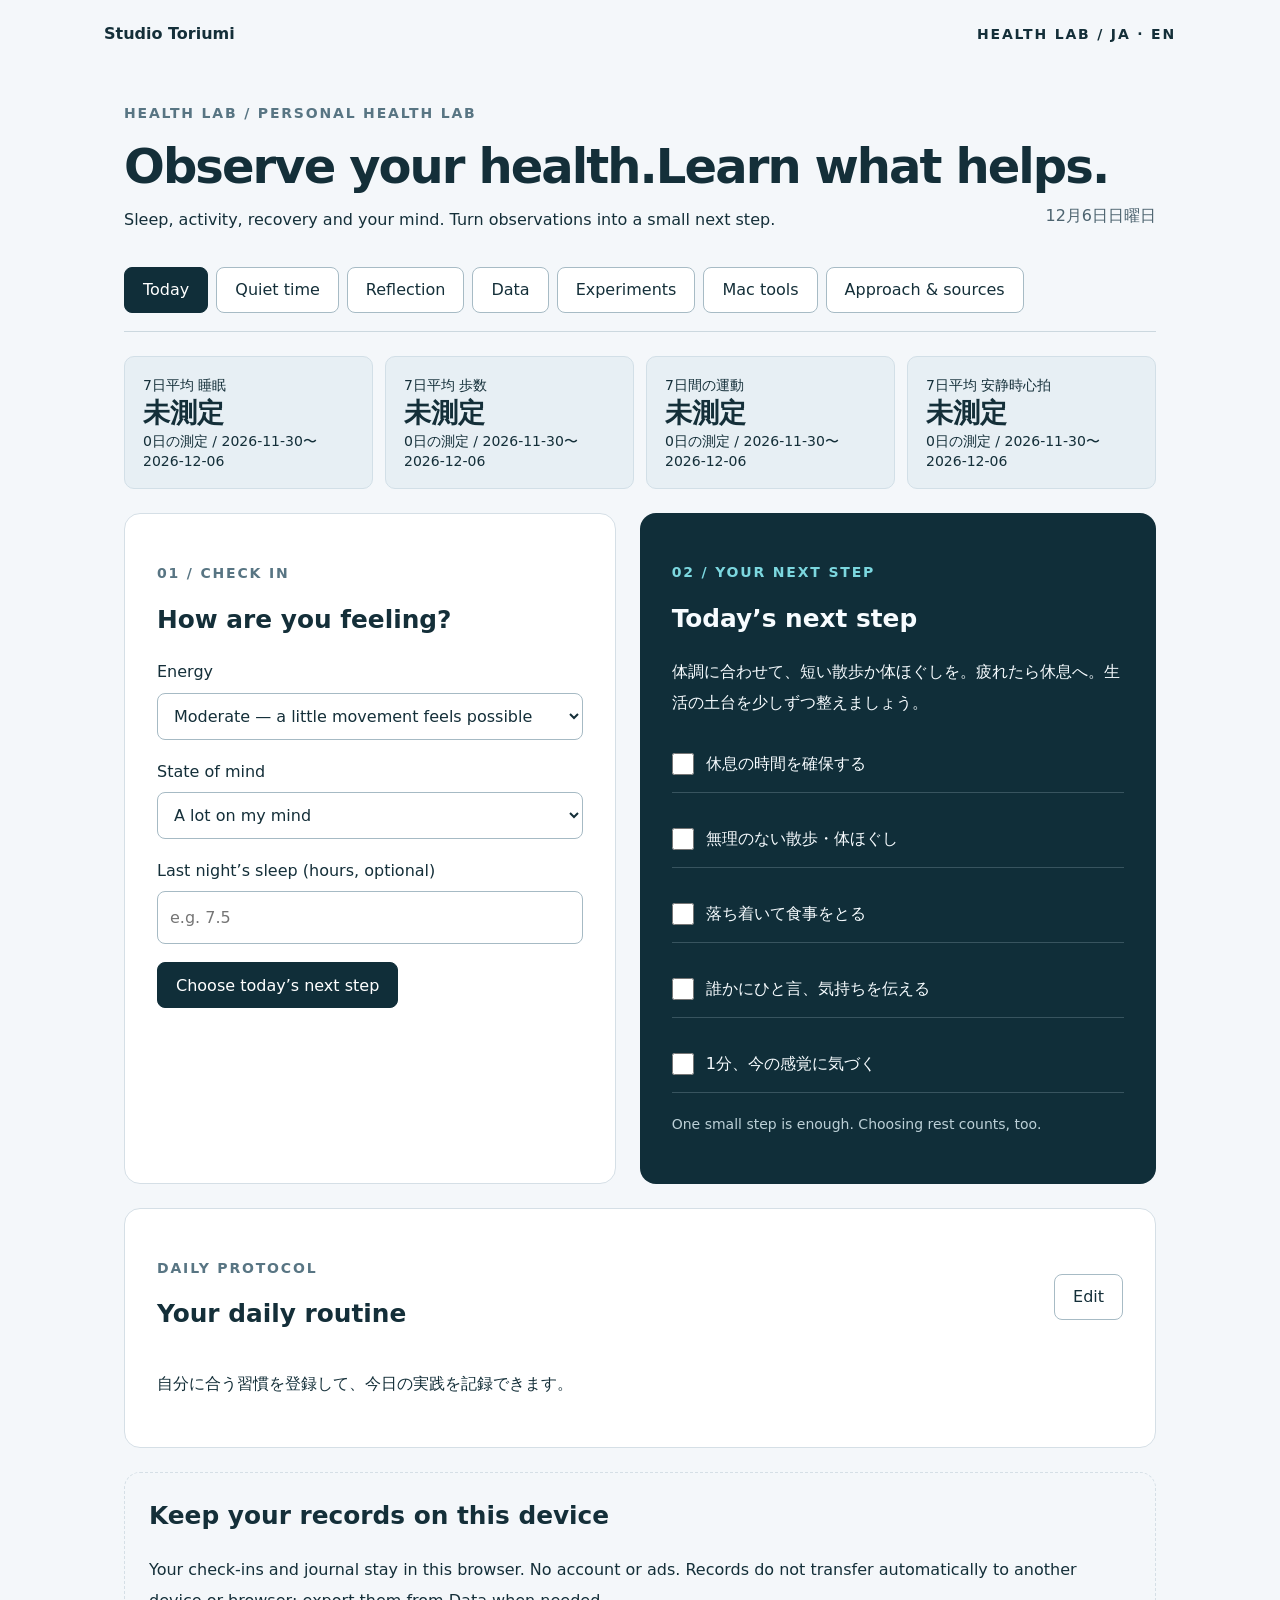
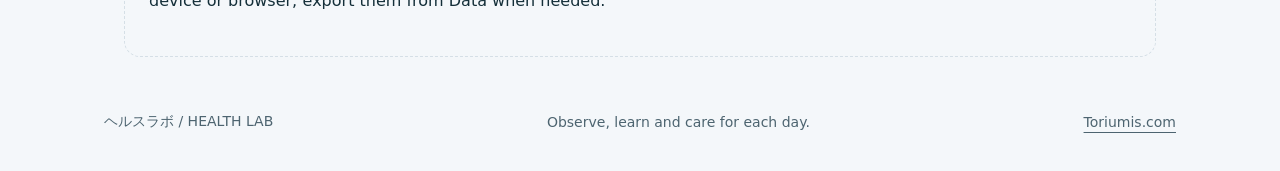
==== en/index.html @ 54acaa43 "Add English Health Lab page and bilingual offline cache" ====
<!doctype html><html lang="en"><head><meta charset="utf-8"><meta name="viewport" content="width=device-width,initial-scale=1"><meta name="theme-color" content="#102e39"><meta name="description" content="Ken-go Health Lab — Track sleep, activity and health trends, try small habit experiments, and use Mac break timers and Apple Health imports. Local storage, free and open source."><link rel="canonical" href="https://toriumis.com/health-lab/en/"><link rel="alternate" hreflang="ja" href="https://toriumis.com/health-lab/"><link rel="alternate" hreflang="en" href="https://toriumis.com/health-lab/en/"><title>Ken-go Health Lab | Observe, learn and care for your health</title><link rel="manifest" href="manifest.webmanifest"><link rel="icon" href="../icon.svg"><link rel="stylesheet" href="../style.css"></head><body><header><a href="/en/">Studio Toriumi</a><span>HEALTH LAB / <a href="../">JA</a> · EN</span><button id="install" hidden>Install app</button></header><main><div class="intro"><p class="eyebrow">HEALTH LAB / PERSONAL HEALTH LAB</p><h1>Observe your health.<br>Learn what helps.</h1><p>Sleep, activity, recovery and your mind. Turn observations into a small next step.</p><span id="date"></span></div><nav aria-label="Ken-go features"><button data-tab="today" aria-selected="true">Today</button><button data-tab="practice">Quiet time</button><button data-tab="journal">Reflection</button><button data-tab="review">Data</button><button data-tab="experiments">Experiments</button><button data-tab="mac">Mac tools</button><button data-tab="guide">Approach & sources</button></nav><section id="today" class="panel"><div id="overview" class="overview" aria-label="Latest records"></div><div class="grid"><article><p class="eyebrow">01 / CHECK IN</p><h2>How are you feeling?</h2><form id="checkin"><label>Energy<select name="energy"><option value="low">Low — start with rest</option><option value="mid" selected>Moderate — a little movement feels possible</option><option value="high">High — ready for some activity</option></select></label><label>State of mind<select name="mood"><option value="calm">Calm</option><option value="busy" selected>A lot on my mind</option><option value="hard">Distressed or very anxious</option></select></label><label>Last night’s sleep (hours, optional)<input name="sleep" type="number" min="0" max="24" step="0.5" placeholder="e.g. 7.5"></label><button class="primary">Choose today’s next step</button></form><p id="save-status" role="status"></p></article><article class="accent"><p class="eyebrow">02 / YOUR NEXT STEP</p><h2>Today’s next step</h2><p id="recommendation"></p><div id="habits"></div><p class="small">One small step is enough. Choosing rest counts, too.</p></article></div><article><div class="section-head"><div><p class="eyebrow">DAILY PROTOCOL</p><h2>Your daily routine</h2></div><button id="edit-routine">Edit</button></div><div id="routine-list"></div><form id="routine-form" hidden><label>Daily habits (one per line, up to 12)<textarea id="routine-input" maxlength="1200" placeholder="Keep a regular wake-up time&#10;Go outside for a walk&#10;Take time to eat&#10;Finish work before bedtime"></textarea></label><button class="primary">Save routine</button></form><p id="routine-status" role="status"></p></article><article class="note"><h2>Keep your records on this device</h2><p>Your check-ins and journal stay in this browser. No account or ads. Records do not transfer automatically to another device or browser; export them from Data when needed.</p></article></section><section id="practice" class="panel" hidden><div class="grid"><article><p class="eyebrow">A MOMENT OF SPACE</p><h2>Notice your natural breathing</h2><p>Find a comfortable posture. You can keep your eyes open. Notice your breath coming and going without changing it. When thoughts arise, notice “thinking” and gently return.</p><label>Duration<select id="duration"><option value="60">1 minute</option><option value="180" selected>3 minutes</option><option value="300">5 minutes</option><option value="600">10 minutes</option></select></label><div class="timer" id="timer" role="timer">03:00</div><div class="buttons"><button id="start" class="primary">Start</button><button id="stop">Finish</button></div><p id="timer-status" role="status">You can stop at any time.</p></article><article class="accent"><h2>When it feels difficult, look outward</h2><p>Stop if meditation increases anxiety or a sense of unreality. You might notice three things in the room, feel your feet on the ground, or speak with someone you trust.</p><h3>Words of kindness</h3><p>“May I feel safe and at ease.<br>May the people around me feel safe and at ease.”</p><p class="small">You do not need to use these words if they do not feel right.</p></article></div></section><section id="journal" class="panel" hidden><article><p class="eyebrow">NOTICE / UNDERSTAND / LET GO</p><h2>A journal without rushed conclusions</h2><form id="journal-form"><label>What happened? (Observable facts)<textarea name="fact" maxlength="4000" placeholder="I haven’t received a reply yet."></textarea></label><label>What feelings and thoughts are present?<textarea name="feeling" maxlength="4000" placeholder="I feel anxious. I’m having the thought that they might not like me."></textarea></label><label>Another perspective and one small step you can take<textarea name="step" maxlength="4000" placeholder="They may be busy. I can take a short walk and check tomorrow."></textarea></label><label>Something you appreciated today (optional)<input name="thanks" maxlength="1000" placeholder="A warm meal. A kind word from a friend."></label><button class="primary">Save journal</button></form><p id="journal-status" role="status"></p></article></section><section id="review" class="panel" hidden><article><p class="eyebrow">MEASURE / OBSERVE / ADAPT</p><div class="section-head"><div><h2>Health records</h2><p>Leave unmeasured values blank. A higher or lower number alone does not tell us whether your health is better or worse.</p></div><button id="csv-export">Export CSV</button></div><form id="metrics-form"><div class="form-grid"><label>Record date<input name="date" type="date" required></label><label>Sleep (hours)<input name="sleep_hours" type="number" min="0" max="24" step="0.1"></label><label>Steps<input name="steps" type="number" min="0" max="200000" step="1"></label><label>Exercise (minutes)<input name="exercise_min" type="number" min="0" max="1440" step="1"></label><label>Resting heart rate (bpm)<input name="resting_hr" type="number" min="20" max="250" step="0.1"></label><label>Weight (kg)<input name="weight_kg" type="number" min="10" max="500" step="0.1"></label><label>HRV · SDNN (ms)<input name="hrv_ms" type="number" min="0" max="1000" step="0.1"></label><label>Measurement notes<input name="note" maxlength="1000" placeholder="Device, time of day, how you felt, conditions…"></label></div><button class="primary">Save record</button></form><p id="metrics-status" role="status"></p><hr><div class="section-head"><h3>Trends over the past 30 days</h3><label>Metric<select id="chart-metric"><option value="sleep_hours">Sleep (hours)</option><option value="steps">Steps</option><option value="exercise_min">Exercise (minutes)</option><option value="resting_hr">Resting heart rate (bpm)</option><option value="weight_kg">Weight (kg)</option><option value="hrv_ms">HRV · SDNN (ms)</option></select></label></div><div id="metric-summary" class="stats"></div><div id="chart" class="chart"></div><details><summary>View values by date</summary><div id="metric-table" class="table-wrap"></div></details><label class="import">Import daily CSV<input id="csv-import" type="file" accept=".csv,text/csv"></label><p class="small">Supports CSV files from the Apple Health Mac converter, with a preview before import. Calendar-day sleep totals differ from manually entered “last night” sleep; check the measurement notes. Changes in devices or measurement conditions can make comparisons less meaningful.</p><div id="csv-preview" hidden></div></article><article><p class="eyebrow">YOUR OWN RHYTHM</p><h2>Look back over the past 7 days</h2><p>Your worth does not depend on a score or an unbroken streak.</p><div id="summary" class="stats"></div><div id="history"></div><div class="buttons"><button id="export">Export records</button><label class="import">Import records<input id="import" type="file" accept="application/json"></label><button id="delete">Delete all records</button></div><p id="data-status" role="status"></p></article></section><section id="experiments" class="panel" hidden><div class="grid"><article><p class="eyebrow">ONE CHANGE AT A TIME</p><h2>Small habit experiments</h2><p>Choose one change and record it under consistent conditions. Before-and-after differences are clues, not proof of an effect.</p><form id="experiment-form"><label>What will you change?<input name="title" required maxlength="120" placeholder="e.g. Stop working 30 minutes before bed"></label><label>What will you observe?<select name="metric"><option value="sleep_hours">Sleep duration</option><option value="steps">Steps</option><option value="exercise_min">Exercise duration</option><option value="resting_hr">Resting heart rate</option><option value="weight_kg">Weight</option><option value="hrv_ms">HRV</option></select></label><div class="form-grid"><label>Start date<input name="start" type="date" required></label><label>Observation period<select name="length"><option value="7">7 days</option><option value="14" selected>14 days</option><option value="28">28 days</option></select></label></div><label>Conditions for stopping<input name="stop" required maxlength="400" placeholder="e.g. Stop if daytime sleepiness or strain increases"></label><button class="primary">Save experiment</button></form><p id="experiment-status" role="status"></p></article><article class="accent"><h2>Carefully explore the basics</h2><p>Finish work before bedtime, break up prolonged sitting, or make meal preparation easier. Start with practical changes you can sustain.</p><h3>How to read comparisons</h3><p>Compare the 7 days before the start with the experiment period. Missing days are excluded, and the number of recorded days is shown. Seasons, illness, work and device changes can also affect values.</p><p class="small">Do not use this tool to experiment with medication or supplement doses, or extreme dietary restriction. Discuss those changes with a qualified professional.</p></article></div><article><h2>Experiment notes</h2><div id="experiment-list"></div></article></section><section id="mac" class="panel" hidden><div class="grid"><article><p class="eyebrow">WORK WITH YOUR BODY</p><h2>Breaks while working on your Mac</h2><p>Create pauses to break up prolonged sitting. The default is 30 minutes; that interval does not guarantee a health benefit.</p><label>Work interval<select id="break-duration"><option value="20">20 minutes</option><option value="30" selected>30 minutes</option><option value="45">45 minutes</option><option value="60">60 minutes</option></select></label><div id="break-clock" class="timer">30:00</div><div class="buttons"><button id="break-start" class="primary">Start working</button><button id="break-stop">Stop</button><button id="notify">Enable notifications</button></div><p id="break-status" role="status">Runs while this page is open. Notifications cannot be guaranteed while your Mac is asleep.</p></article><article class="accent"><h2>Ideas for a break</h2><p>Change to a comfortable posture. Look into the distance. Stand and walk a little if you can. Notice how your eyes, shoulders and back feel.</p><p>Browser notifications are used only after you select “Enable notifications” and grant permission. The app does not control your Mac or monitor your work.</p><h3>Make it easy to open</h3><p>In Safari, choose File → Add to Dock. In Chrome, look for Cast, save, and share → Install page as app to open it in its own window.</p></article></div><article><p class="eyebrow">PLAN YOUR RHYTHM</p><h2>Plan the next 7 days</h2><p>Choose times that fit your life and save a file you can import into Calendar on your Mac.</p><form id="calendar-form"><div class="form-grid"><label>Start date<input name="date" type="date" required></label><label>Time zone<select name="timezone"><option value="tokyo">Japan time (Asia/Tokyo)</option><option value="local">This device’s time zone</option></select></label><label>Wake-up check-in<input name="wake" type="time" value="07:00" required></label><label>Time for activity<input name="move" type="time" value="12:00" required></label><label>Finish work<input name="winddown" type="time" value="21:00" required></label></div><button class="primary">Save calendar file</button></form><p id="calendar-status" role="status"></p><p class="small">The default times are examples to edit. No alerts are added. You decide whether to import the file into your calendar.</p></article><article><p class="eyebrow">LOCAL TOOLS / OPEN SOURCE</p><h2>Work with health data on your Mac</h2><div class="tool-grid"><div><h3>Apple Health → daily CSV</h3><p>In the iPhone Health app, choose “Export All Health Data.” The Mac converter summarizes sleep, steps, exercise, resting heart rate, weight and HRV into a CSV you can import in Data.</p><p class="small">This is a manual import. The XML is processed on your Mac without sending it to an external service.</p></div><div><h3>Put your daily rhythm in Calendar</h3><p>Create an ICS file for a chosen date range with wake-up, activity and end-of-work events. Import it manually into Apple Calendar or another calendar. The events remain there while your Mac sleeps.</p></div></div><div class="buttons"><a class="button primary" href="../mac-health-toolkit.zip" download>Download Mac toolkit</a><a class="button" href="https://github.com/toriumib/health-lab/tree/main/mac">Instructions & source</a><button id="doctor-report">Save records for a consultation</button></div><p class="small">The tools run with Python 3. The consultation report includes the past 30 days of records and measurement conditions. It does not provide a diagnosis or calculate biological age.</p><p id="report-status" role="status"></p></article></section><section id="guide" class="panel" hidden><article><h2>A personal lab for a healthier life</h2><p>For people who want to track habits and measurements carefully, as Bryan Johnson does. Observation and consistency can be useful examples. Personal experiences and product claims should be distinguished from evidence of general benefits.</p><div class="evidence-grid"><div><span class="badge">Public health guidance</span><h3>Build on daily habits and prevention</h3><p>Bring together activity, nutrition, sleep, mental health and appropriate medical care.</p><a href="https://www.nia.nih.gov/health/healthy-aging/what-do-we-know-about-healthy-aging">NIH / NIA: Healthy aging</a></div><div><span class="badge">Personal protocol</span><h3>Bryan’s published protocol</h3><p>Detailed accounts of sleep and activity. Read these as a description of his own practices and commercial information.</p><a href="https://blueprint.bryanjohnson.com/blogs/news/bryan-johnsons-protocol">Bryan Johnson: Protocol</a></div></div><p>There is no established method for immortality. An app cannot determine whether someone is “the healthiest” or has attained enlightenment. Ken-go helps you make space for rest, activity, awareness and kindness. Spiritual exploration and medical health are distinct questions.</p><h3>Start with everyday life</h3><p>Care for your sleep rhythm, manageable activity, meals and relationships. WHO guidance for adults includes 150–300 minutes of moderate activity per week, but this app does not impose a universal target. Adapt activity to your health and any medical conditions.</p><h3>Meditation as a brief, optional practice</h3><p>Meditation may help with stress, but effects vary and unpleasant experiences have been reported. It is not a substitute for treatment; stop if it becomes distressing. We do not recommend fasting, sleep restriction, hyperventilation or prolonged intensive practice.</p><h3>Learn more</h3><ul><li><a href="https://www.who.int/initiatives/behealthy/physical-activity">WHO: Physical activity guidance</a></li><li><a href="https://www.nccih.nih.gov/health/meditation-and-mindfulness-effectiveness-and-safety">NIH / NCCIH: Meditation effectiveness and safety</a></li><li><a href="/buddha/">The Buddha’s journey</a> · <a href="/satori/">Exploring enlightenment</a> · <a href="/mindfulness/">Mindfulness</a> · <a href="/kaimin/">Exploring sleep</a></li></ul><h3>When you need support</h3><p>If severe distress persists, contact a health professional or someone you trust. If your immediate safety is at risk, call local emergency services. In Japan, call 119 for an ambulance or 110 for police.</p><h3>Use it on Android</h3><p>Open this page in Chrome and choose “Add to Home screen” or “Install app” from the menu. After loading it once, you can use it offline. This is a web app (PWA), not a native app distributed through Google Play.</p><h3>Understanding your numbers</h3><p>HRV and heart rate vary with devices, measurement times and your condition. Use them to observe your own records under consistent conditions. Discuss concerning symptoms or readings with a health professional.</p><h3>Open source</h3><p>You can adapt the app under the MIT license. <a href="https://github.com/toriumib/health-lab">Source code and instructions</a>. There is no feature that sends your records to a server. Local records are not encrypted and are stored in an area accessible to scripts on the same Toriumis.com origin. Take care on shared devices and when using browser extensions. Hosting services may retain standard access logs.</p></article></section></main><footer>ヘルスラボ / HEALTH LAB <span>Observe, learn and care for each day.</span><a href="/en/">Toriumis.com</a></footer><script src="../health-core.js" defer></script><script src="../app.js" defer></script></body></html>
---- style.css ----
:root{font-family:system-ui,-apple-system,"Noto Sans JP",sans-serif;color:#142f39;background:#f4f7fa;font-size:16px}*{box-sizing:border-box}body{margin:0}header,footer{max-width:1120px;margin:auto;display:flex;justify-content:space-between;align-items:center;gap:16px;padding:24px}a{color:inherit;text-underline-offset:5px}header a{text-decoration:none;font-weight:700}header span,.eyebrow{font-size:.875rem;letter-spacing:.13em;font-weight:700}main{max-width:1080px;margin:auto;padding:0 24px}.intro{padding:36px 0 32px;position:relative}.intro h1{font-size:clamp(2.5rem,6vw,4.6rem);line-height:1.25;letter-spacing:-.04em;margin:16px 0}.intro p{line-height:1.8}.intro #date{position:absolute;right:0;bottom:40px;color:#4d6470}nav{display:flex;gap:8px;flex-wrap:wrap;border-bottom:1px solid #ccd8df;padding-bottom:18px;margin-bottom:24px}button,.import{font:inherit;border:1px solid #a7bbc5;background:white;color:#142f39;padding:12px 18px;border-radius:8px;cursor:pointer;min-height:46px}button:hover,.import:hover{background:#e5edf3}button:focus-visible,a:focus-visible,input:focus-visible,textarea:focus-visible,select:focus-visible{outline:3px solid #df9f22;outline-offset:3px}nav button[aria-selected=true],.primary{background:#102e39;color:#fff;border-color:#102e39}.grid{display:grid;grid-template-columns:1fr 1.05fr;gap:24px}article{padding:32px;background:#fff;border:1px solid #d5dfe6;border-radius:16px;margin-bottom:24px}h2{font-size:1.55rem;line-height:1.5;margin-top:0}h3{margin-top:28px}p,li{line-height:1.9}.accent{background:#102e39;color:#f7fcff;border:none}.accent button{border-color:#728b95}.accent .small{color:#bcd0d7}.eyebrow{color:#587583}.accent .eyebrow{color:#7cd7df}label{display:block;line-height:1.7;margin:18px 0}input,textarea,select{display:block;font:inherit;width:100%;margin-top:7px;padding:12px;border:1px solid #a6bac4;border-radius:8px;background:white;color:#142f39}textarea{min-height:110px;resize:vertical}.habit{display:flex;gap:12px;align-items:flex-start;padding:14px 0;border-bottom:1px solid #38545f;cursor:pointer}.habit input{width:22px;height:22px;margin:3px 0;flex-shrink:0;accent-color:#65cbd2}.small{font-size:.875rem}.note{background:transparent;padding:24px;border-style:dashed}.timer{font-size:clamp(3.5rem,10vw,5rem);font-variant-numeric:tabular-nums;text-align:center;margin:32px 0}.buttons{display:flex;gap:12px;flex-wrap:wrap;align-items:center}.import{margin:0}.import input{max-width:240px;font-size:.875rem}.stats{display:flex;gap:24px;flex-wrap:wrap;padding:16px 0}.stats strong{font-size:2rem;display:block}.day{border-top:1px solid #d5dfe6;padding:18px 0}.day h3{margin:0}.day p{white-space:pre-wrap;overflow-wrap:anywhere}.panel[hidden]{display:none}footer{font-size:.875rem;color:#4d6470;padding-top:32px;padding-bottom:40px}@media(max-width:700px){.grid{grid-template-columns:1fr}main{padding:0 16px}article{padding:24px}.intro{padding-top:16px}.intro #date{position:static}header{padding:20px 16px}header span{font-size:.75rem}nav button{padding:10px 12px}footer{flex-wrap:wrap}}@media(prefers-reduced-motion:no-preference){.panel{animation:enter .25s ease}@keyframes enter{from{opacity:0;transform:translateY(5px)}to{opacity:1;transform:none}}}
.intro{padding:26px 0 24px}.intro h1{font-size:clamp(2rem,4vw,3rem);margin:10px 0}.intro h1 br{display:none}.intro p{margin:8px 0}.overview{display:grid;grid-template-columns:repeat(4,1fr);gap:12px;margin:0 0 24px}.overview>div{background:#e7eff4;border:1px solid #d2dfe7;padding:18px;border-radius:10px}.overview strong{display:block;font-size:1.7rem;font-variant-numeric:tabular-nums}.overview span{font-size:.875rem}.form-grid{display:grid;grid-template-columns:repeat(2,minmax(0,1fr));gap:0 20px}.section-head{display:flex;gap:20px;justify-content:space-between;align-items:center;flex-wrap:wrap}.section-head h3{margin:12px 0}.section-head label{min-width:180px}.chart{min-height:170px;padding:16px 0}.chart svg{width:100%;height:200px;display:block}.table-wrap{overflow-x:auto}table{border-collapse:collapse;width:100%;font-size:.875rem}th,td{text-align:left;padding:12px;border-bottom:1px solid #d5dfe6;white-space:nowrap}.routine-item{display:flex;align-items:flex-start;gap:12px;padding:12px 0;border-bottom:1px solid #d5dfe6}.routine-item input{width:22px;height:22px;flex-shrink:0;margin:2px 0;accent-color:#102e39}.tool-grid,.evidence-grid{display:grid;grid-template-columns:1fr 1fr;gap:28px}.evidence-grid>div{padding:24px;background:#e7eff4;border-radius:10px}.badge{font-size:.875rem;background:#d2e5ed;border-radius:5px;padding:5px 9px}.button{display:inline-flex;text-decoration:none;align-items:center;font:inherit;border:1px solid #a7bbc5;background:white;padding:12px 18px;border-radius:8px;min-height:46px}.button.primary{background:#102e39;color:white}hr{border:0;border-top:1px solid #d5dfe6;margin:28px 0}details{margin:18px 0}summary{cursor:pointer;line-height:1.8}.experiment{border-top:1px solid #d5dfe6;padding:20px 0}.experiment h3{margin:0}.experiment .status{font-size:.875rem;color:#4d6470}.comparison{display:grid;grid-template-columns:1fr 1fr;gap:16px;background:#edf4f7;padding:16px;border-radius:8px}.comparison strong{display:block;font-size:1.5rem}#csv-preview{padding:20px;background:#edf4f7;border-radius:8px}.danger-text{color:#81442a}button:disabled{opacity:.55;cursor:default}@media(max-width:700px){.overview{grid-template-columns:1fr 1fr}.form-grid,.tool-grid,.evidence-grid{grid-template-columns:1fr}.overview>div{padding:14px}.section-head{gap:8px}.intro h1 br{display:block}.intro #date{position:static}.button{width:100%;justify-content:center}}
nav button[aria-pressed=true]{background:#102e39;color:white;border-color:#102e39} .stats>div{min-width:120px}
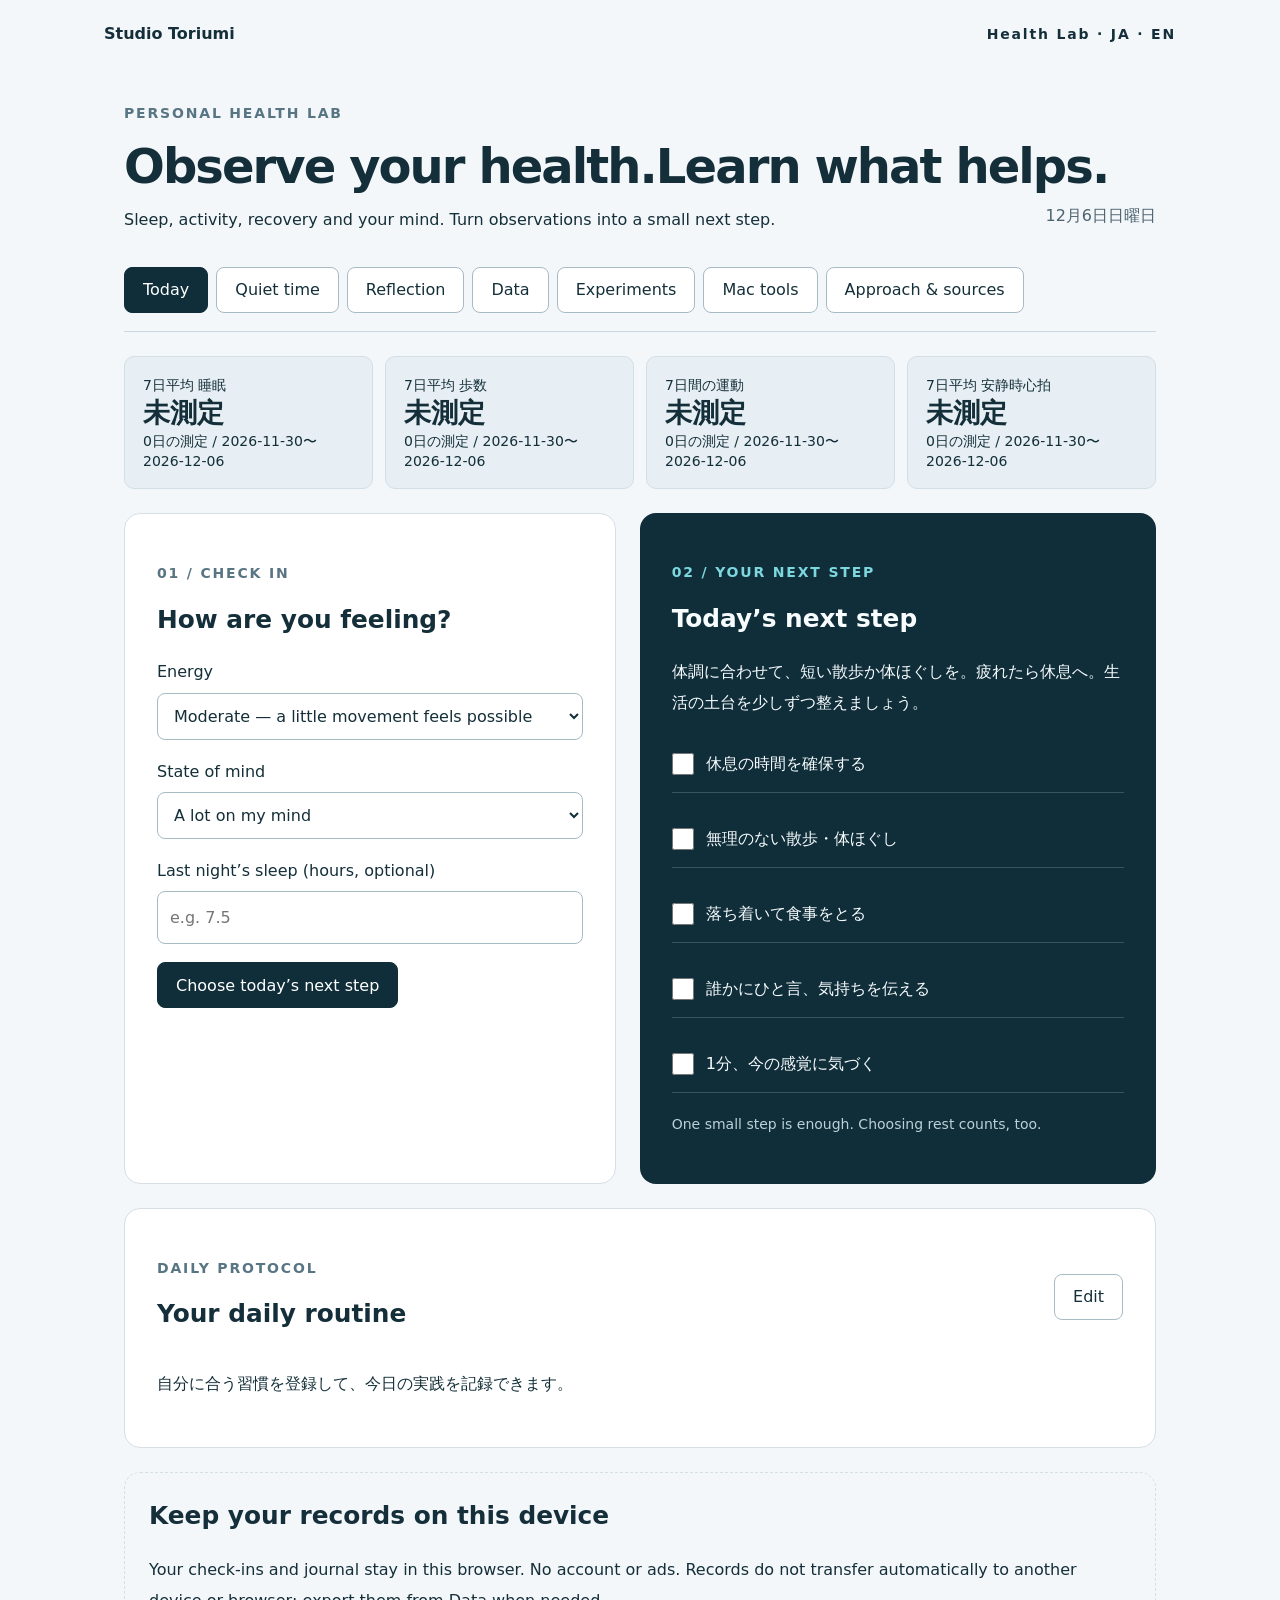
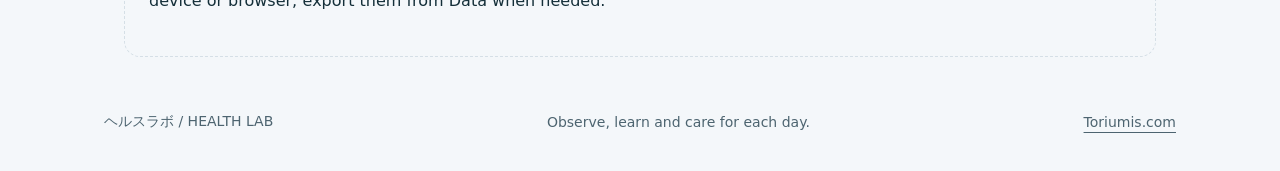
==== commit f746bc00: "ヘルスラボ / Health Lab へ改名:URL・表記・ライセンス表記を更新、保存キー引っ越しシムとmacツールキット再同梱" ====
--- a/en/index.html
+++ b/en/index.html
@@ -1 +1 @@
-<!doctype html><html lang="en"><head><meta charset="utf-8"><meta name="viewport" content="width=device-width,initial-scale=1"><meta name="theme-color" content="#102e39"><meta name="description" content="Ken-go Health Lab — Track sleep, activity and health trends, try small habit experiments, and use Mac break timers and Apple Health imports. Local storage, free and open source."><link rel="canonical" href="https://toriumis.com/health-lab/en/"><link rel="alternate" hreflang="ja" href="https://toriumis.com/health-lab/"><link rel="alternate" hreflang="en" href="https://toriumis.com/health-lab/en/"><title>Ken-go Health Lab | Observe, learn and care for your health</title><link rel="manifest" href="manifest.webmanifest"><link rel="icon" href="../icon.svg"><link rel="stylesheet" href="../style.css"></head><body><header><a href="/en/">Studio Toriumi</a><span>HEALTH LAB / <a href="../">JA</a> · EN</span><button id="install" hidden>Install app</button></header><main><div class="intro"><p class="eyebrow">HEALTH LAB / PERSONAL HEALTH LAB</p><h1>Observe your health.<br>Learn what helps.</h1><p>Sleep, activity, recovery and your mind. Turn observations into a small next step.</p><span id="date"></span></div><nav aria-label="Ken-go features"><button data-tab="today" aria-selected="true">Today</button><button data-tab="practice">Quiet time</button><button data-tab="journal">Reflection</button><button data-tab="review">Data</button><button data-tab="experiments">Experiments</button><button data-tab="mac">Mac tools</button><button data-tab="guide">Approach & sources</button></nav><section id="today" class="panel"><div id="overview" class="overview" aria-label="Latest records"></div><div class="grid"><article><p class="eyebrow">01 / CHECK IN</p><h2>How are you feeling?</h2><form id="checkin"><label>Energy<select name="energy"><option value="low">Low — start with rest</option><option value="mid" selected>Moderate — a little movement feels possible</option><option value="high">High — ready for some activity</option></select></label><label>State of mind<select name="mood"><option value="calm">Calm</option><option value="busy" selected>A lot on my mind</option><option value="hard">Distressed or very anxious</option></select></label><label>Last night’s sleep (hours, optional)<input name="sleep" type="number" min="0" max="24" step="0.5" placeholder="e.g. 7.5"></label><button class="primary">Choose today’s next step</button></form><p id="save-status" role="status"></p></article><article class="accent"><p class="eyebrow">02 / YOUR NEXT STEP</p><h2>Today’s next step</h2><p id="recommendation"></p><div id="habits"></div><p class="small">One small step is enough. Choosing rest counts, too.</p></article></div><article><div class="section-head"><div><p class="eyebrow">DAILY PROTOCOL</p><h2>Your daily routine</h2></div><button id="edit-routine">Edit</button></div><div id="routine-list"></div><form id="routine-form" hidden><label>Daily habits (one per line, up to 12)<textarea id="routine-input" maxlength="1200" placeholder="Keep a regular wake-up time&#10;Go outside for a walk&#10;Take time to eat&#10;Finish work before bedtime"></textarea></label><button class="primary">Save routine</button></form><p id="routine-status" role="status"></p></article><article class="note"><h2>Keep your records on this device</h2><p>Your check-ins and journal stay in this browser. No account or ads. Records do not transfer automatically to another device or browser; export them from Data when needed.</p></article></section><section id="practice" class="panel" hidden><div class="grid"><article><p class="eyebrow">A MOMENT OF SPACE</p><h2>Notice your natural breathing</h2><p>Find a comfortable posture. You can keep your eyes open. Notice your breath coming and going without changing it. When thoughts arise, notice “thinking” and gently return.</p><label>Duration<select id="duration"><option value="60">1 minute</option><option value="180" selected>3 minutes</option><option value="300">5 minutes</option><option value="600">10 minutes</option></select></label><div class="timer" id="timer" role="timer">03:00</div><div class="buttons"><button id="start" class="primary">Start</button><button id="stop">Finish</button></div><p id="timer-status" role="status">You can stop at any time.</p></article><article class="accent"><h2>When it feels difficult, look outward</h2><p>Stop if meditation increases anxiety or a sense of unreality. You might notice three things in the room, feel your feet on the ground, or speak with someone you trust.</p><h3>Words of kindness</h3><p>“May I feel safe and at ease.<br>May the people around me feel safe and at ease.”</p><p class="small">You do not need to use these words if they do not feel right.</p></article></div></section><section id="journal" class="panel" hidden><article><p class="eyebrow">NOTICE / UNDERSTAND / LET GO</p><h2>A journal without rushed conclusions</h2><form id="journal-form"><label>What happened? (Observable facts)<textarea name="fact" maxlength="4000" placeholder="I haven’t received a reply yet."></textarea></label><label>What feelings and thoughts are present?<textarea name="feeling" maxlength="4000" placeholder="I feel anxious. I’m having the thought that they might not like me."></textarea></label><label>Another perspective and one small step you can take<textarea name="step" maxlength="4000" placeholder="They may be busy. I can take a short walk and check tomorrow."></textarea></label><label>Something you appreciated today (optional)<input name="thanks" maxlength="1000" placeholder="A warm meal. A kind word from a friend."></label><button class="primary">Save journal</button></form><p id="journal-status" role="status"></p></article></section><section id="review" class="panel" hidden><article><p class="eyebrow">MEASURE / OBSERVE / ADAPT</p><div class="section-head"><div><h2>Health records</h2><p>Leave unmeasured values blank. A higher or lower number alone does not tell us whether your health is better or worse.</p></div><button id="csv-export">Export CSV</button></div><form id="metrics-form"><div class="form-grid"><label>Record date<input name="date" type="date" required></label><label>Sleep (hours)<input name="sleep_hours" type="number" min="0" max="24" step="0.1"></label><label>Steps<input name="steps" type="number" min="0" max="200000" step="1"></label><label>Exercise (minutes)<input name="exercise_min" type="number" min="0" max="1440" step="1"></label><label>Resting heart rate (bpm)<input name="resting_hr" type="number" min="20" max="250" step="0.1"></label><label>Weight (kg)<input name="weight_kg" type="number" min="10" max="500" step="0.1"></label><label>HRV · SDNN (ms)<input name="hrv_ms" type="number" min="0" max="1000" step="0.1"></label><label>Measurement notes<input name="note" maxlength="1000" placeholder="Device, time of day, how you felt, conditions…"></label></div><button class="primary">Save record</button></form><p id="metrics-status" role="status"></p><hr><div class="section-head"><h3>Trends over the past 30 days</h3><label>Metric<select id="chart-metric"><option value="sleep_hours">Sleep (hours)</option><option value="steps">Steps</option><option value="exercise_min">Exercise (minutes)</option><option value="resting_hr">Resting heart rate (bpm)</option><option value="weight_kg">Weight (kg)</option><option value="hrv_ms">HRV · SDNN (ms)</option></select></label></div><div id="metric-summary" class="stats"></div><div id="chart" class="chart"></div><details><summary>View values by date</summary><div id="metric-table" class="table-wrap"></div></details><label class="import">Import daily CSV<input id="csv-import" type="file" accept=".csv,text/csv"></label><p class="small">Supports CSV files from the Apple Health Mac converter, with a preview before import. Calendar-day sleep totals differ from manually entered “last night” sleep; check the measurement notes. Changes in devices or measurement conditions can make comparisons less meaningful.</p><div id="csv-preview" hidden></div></article><article><p class="eyebrow">YOUR OWN RHYTHM</p><h2>Look back over the past 7 days</h2><p>Your worth does not depend on a score or an unbroken streak.</p><div id="summary" class="stats"></div><div id="history"></div><div class="buttons"><button id="export">Export records</button><label class="import">Import records<input id="import" type="file" accept="application/json"></label><button id="delete">Delete all records</button></div><p id="data-status" role="status"></p></article></section><section id="experiments" class="panel" hidden><div class="grid"><article><p class="eyebrow">ONE CHANGE AT A TIME</p><h2>Small habit experiments</h2><p>Choose one change and record it under consistent conditions. Before-and-after differences are clues, not proof of an effect.</p><form id="experiment-form"><label>What will you change?<input name="title" required maxlength="120" placeholder="e.g. Stop working 30 minutes before bed"></label><label>What will you observe?<select name="metric"><option value="sleep_hours">Sleep duration</option><option value="steps">Steps</option><option value="exercise_min">Exercise duration</option><option value="resting_hr">Resting heart rate</option><option value="weight_kg">Weight</option><option value="hrv_ms">HRV</option></select></label><div class="form-grid"><label>Start date<input name="start" type="date" required></label><label>Observation period<select name="length"><option value="7">7 days</option><option value="14" selected>14 days</option><option value="28">28 days</option></select></label></div><label>Conditions for stopping<input name="stop" required maxlength="400" placeholder="e.g. Stop if daytime sleepiness or strain increases"></label><button class="primary">Save experiment</button></form><p id="experiment-status" role="status"></p></article><article class="accent"><h2>Carefully explore the basics</h2><p>Finish work before bedtime, break up prolonged sitting, or make meal preparation easier. Start with practical changes you can sustain.</p><h3>How to read comparisons</h3><p>Compare the 7 days before the start with the experiment period. Missing days are excluded, and the number of recorded days is shown. Seasons, illness, work and device changes can also affect values.</p><p class="small">Do not use this tool to experiment with medication or supplement doses, or extreme dietary restriction. Discuss those changes with a qualified professional.</p></article></div><article><h2>Experiment notes</h2><div id="experiment-list"></div></article></section><section id="mac" class="panel" hidden><div class="grid"><article><p class="eyebrow">WORK WITH YOUR BODY</p><h2>Breaks while working on your Mac</h2><p>Create pauses to break up prolonged sitting. The default is 30 minutes; that interval does not guarantee a health benefit.</p><label>Work interval<select id="break-duration"><option value="20">20 minutes</option><option value="30" selected>30 minutes</option><option value="45">45 minutes</option><option value="60">60 minutes</option></select></label><div id="break-clock" class="timer">30:00</div><div class="buttons"><button id="break-start" class="primary">Start working</button><button id="break-stop">Stop</button><button id="notify">Enable notifications</button></div><p id="break-status" role="status">Runs while this page is open. Notifications cannot be guaranteed while your Mac is asleep.</p></article><article class="accent"><h2>Ideas for a break</h2><p>Change to a comfortable posture. Look into the distance. Stand and walk a little if you can. Notice how your eyes, shoulders and back feel.</p><p>Browser notifications are used only after you select “Enable notifications” and grant permission. The app does not control your Mac or monitor your work.</p><h3>Make it easy to open</h3><p>In Safari, choose File → Add to Dock. In Chrome, look for Cast, save, and share → Install page as app to open it in its own window.</p></article></div><article><p class="eyebrow">PLAN YOUR RHYTHM</p><h2>Plan the next 7 days</h2><p>Choose times that fit your life and save a file you can import into Calendar on your Mac.</p><form id="calendar-form"><div class="form-grid"><label>Start date<input name="date" type="date" required></label><label>Time zone<select name="timezone"><option value="tokyo">Japan time (Asia/Tokyo)</option><option value="local">This device’s time zone</option></select></label><label>Wake-up check-in<input name="wake" type="time" value="07:00" required></label><label>Time for activity<input name="move" type="time" value="12:00" required></label><label>Finish work<input name="winddown" type="time" value="21:00" required></label></div><button class="primary">Save calendar file</button></form><p id="calendar-status" role="status"></p><p class="small">The default times are examples to edit. No alerts are added. You decide whether to import the file into your calendar.</p></article><article><p class="eyebrow">LOCAL TOOLS / OPEN SOURCE</p><h2>Work with health data on your Mac</h2><div class="tool-grid"><div><h3>Apple Health → daily CSV</h3><p>In the iPhone Health app, choose “Export All Health Data.” The Mac converter summarizes sleep, steps, exercise, resting heart rate, weight and HRV into a CSV you can import in Data.</p><p class="small">This is a manual import. The XML is processed on your Mac without sending it to an external service.</p></div><div><h3>Put your daily rhythm in Calendar</h3><p>Create an ICS file for a chosen date range with wake-up, activity and end-of-work events. Import it manually into Apple Calendar or another calendar. The events remain there while your Mac sleeps.</p></div></div><div class="buttons"><a class="button primary" href="../mac-health-toolkit.zip" download>Download Mac toolkit</a><a class="button" href="https://github.com/toriumib/health-lab/tree/main/mac">Instructions & source</a><button id="doctor-report">Save records for a consultation</button></div><p class="small">The tools run with Python 3. The consultation report includes the past 30 days of records and measurement conditions. It does not provide a diagnosis or calculate biological age.</p><p id="report-status" role="status"></p></article></section><section id="guide" class="panel" hidden><article><h2>A personal lab for a healthier life</h2><p>For people who want to track habits and measurements carefully, as Bryan Johnson does. Observation and consistency can be useful examples. Personal experiences and product claims should be distinguished from evidence of general benefits.</p><div class="evidence-grid"><div><span class="badge">Public health guidance</span><h3>Build on daily habits and prevention</h3><p>Bring together activity, nutrition, sleep, mental health and appropriate medical care.</p><a href="https://www.nia.nih.gov/health/healthy-aging/what-do-we-know-about-healthy-aging">NIH / NIA: Healthy aging</a></div><div><span class="badge">Personal protocol</span><h3>Bryan’s published protocol</h3><p>Detailed accounts of sleep and activity. Read these as a description of his own practices and commercial information.</p><a href="https://blueprint.bryanjohnson.com/blogs/news/bryan-johnsons-protocol">Bryan Johnson: Protocol</a></div></div><p>There is no established method for immortality. An app cannot determine whether someone is “the healthiest” or has attained enlightenment. Ken-go helps you make space for rest, activity, awareness and kindness. Spiritual exploration and medical health are distinct questions.</p><h3>Start with everyday life</h3><p>Care for your sleep rhythm, manageable activity, meals and relationships. WHO guidance for adults includes 150–300 minutes of moderate activity per week, but this app does not impose a universal target. Adapt activity to your health and any medical conditions.</p><h3>Meditation as a brief, optional practice</h3><p>Meditation may help with stress, but effects vary and unpleasant experiences have been reported. It is not a substitute for treatment; stop if it becomes distressing. We do not recommend fasting, sleep restriction, hyperventilation or prolonged intensive practice.</p><h3>Learn more</h3><ul><li><a href="https://www.who.int/initiatives/behealthy/physical-activity">WHO: Physical activity guidance</a></li><li><a href="https://www.nccih.nih.gov/health/meditation-and-mindfulness-effectiveness-and-safety">NIH / NCCIH: Meditation effectiveness and safety</a></li><li><a href="/buddha/">The Buddha’s journey</a> · <a href="/satori/">Exploring enlightenment</a> · <a href="/mindfulness/">Mindfulness</a> · <a href="/kaimin/">Exploring sleep</a></li></ul><h3>When you need support</h3><p>If severe distress persists, contact a health professional or someone you trust. If your immediate safety is at risk, call local emergency services. In Japan, call 119 for an ambulance or 110 for police.</p><h3>Use it on Android</h3><p>Open this page in Chrome and choose “Add to Home screen” or “Install app” from the menu. After loading it once, you can use it offline. This is a web app (PWA), not a native app distributed through Google Play.</p><h3>Understanding your numbers</h3><p>HRV and heart rate vary with devices, measurement times and your condition. Use them to observe your own records under consistent conditions. Discuss concerning symptoms or readings with a health professional.</p><h3>Open source</h3><p>You can adapt the app under the MIT license. <a href="https://github.com/toriumib/health-lab">Source code and instructions</a>. There is no feature that sends your records to a server. Local records are not encrypted and are stored in an area accessible to scripts on the same Toriumis.com origin. Take care on shared devices and when using browser extensions. Hosting services may retain standard access logs.</p></article></section></main><footer>ヘルスラボ / HEALTH LAB <span>Observe, learn and care for each day.</span><a href="/en/">Toriumis.com</a></footer><script src="../health-core.js" defer></script><script src="../app.js" defer></script></body></html>
+<!doctype html><html lang="en"><head><meta charset="utf-8"><meta name="viewport" content="width=device-width,initial-scale=1"><meta name="theme-color" content="#102e39"><meta name="description" content="Ken-go Health Lab — Track sleep, activity and health trends, try small habit experiments, and use Mac break timers and Apple Health imports. Local storage, free and open source."><link rel="canonical" href="https://toriumis.com/health-lab/en/"><link rel="alternate" hreflang="ja" href="https://toriumis.com/health-lab/"><link rel="alternate" hreflang="en" href="https://toriumis.com/health-lab/en/"><title>Ken-go Health Lab | Observe, learn and care for your health</title><link rel="manifest" href="manifest.webmanifest"><link rel="icon" href="../icon.svg"><link rel="stylesheet" href="../style.css"></head><body><header><a href="/en/">Studio Toriumi</a><span>Health Lab · <a href="../">JA</a> · EN</span><button id="install" hidden>Install app</button></header><main><div class="intro"><p class="eyebrow">PERSONAL HEALTH LAB</p><h1>Observe your health.<br>Learn what helps.</h1><p>Sleep, activity, recovery and your mind. Turn observations into a small next step.</p><span id="date"></span></div><nav aria-label="Ken-go features"><button data-tab="today" aria-selected="true">Today</button><button data-tab="practice">Quiet time</button><button data-tab="journal">Reflection</button><button data-tab="review">Data</button><button data-tab="experiments">Experiments</button><button data-tab="mac">Mac tools</button><button data-tab="guide">Approach & sources</button></nav><section id="today" class="panel"><div id="overview" class="overview" aria-label="Latest records"></div><div class="grid"><article><p class="eyebrow">01 / CHECK IN</p><h2>How are you feeling?</h2><form id="checkin"><label>Energy<select name="energy"><option value="low">Low — start with rest</option><option value="mid" selected>Moderate — a little movement feels possible</option><option value="high">High — ready for some activity</option></select></label><label>State of mind<select name="mood"><option value="calm">Calm</option><option value="busy" selected>A lot on my mind</option><option value="hard">Distressed or very anxious</option></select></label><label>Last night’s sleep (hours, optional)<input name="sleep" type="number" min="0" max="24" step="0.5" placeholder="e.g. 7.5"></label><button class="primary">Choose today’s next step</button></form><p id="save-status" role="status"></p></article><article class="accent"><p class="eyebrow">02 / YOUR NEXT STEP</p><h2>Today’s next step</h2><p id="recommendation"></p><div id="habits"></div><p class="small">One small step is enough. Choosing rest counts, too.</p></article></div><article><div class="section-head"><div><p class="eyebrow">DAILY PROTOCOL</p><h2>Your daily routine</h2></div><button id="edit-routine">Edit</button></div><div id="routine-list"></div><form id="routine-form" hidden><label>Daily habits (one per line, up to 12)<textarea id="routine-input" maxlength="1200" placeholder="Keep a regular wake-up time&#10;Go outside for a walk&#10;Take time to eat&#10;Finish work before bedtime"></textarea></label><button class="primary">Save routine</button></form><p id="routine-status" role="status"></p></article><article class="note"><h2>Keep your records on this device</h2><p>Your check-ins and journal stay in this browser. No account or ads. Records do not transfer automatically to another device or browser; export them from Data when needed.</p></article></section><section id="practice" class="panel" hidden><div class="grid"><article><p class="eyebrow">A MOMENT OF SPACE</p><h2>Notice your natural breathing</h2><p>Find a comfortable posture. You can keep your eyes open. Notice your breath coming and going without changing it. When thoughts arise, notice “thinking” and gently return.</p><label>Duration<select id="duration"><option value="60">1 minute</option><option value="180" selected>3 minutes</option><option value="300">5 minutes</option><option value="600">10 minutes</option></select></label><div class="timer" id="timer" role="timer">03:00</div><div class="buttons"><button id="start" class="primary">Start</button><button id="stop">Finish</button></div><p id="timer-status" role="status">You can stop at any time.</p></article><article class="accent"><h2>When it feels difficult, look outward</h2><p>Stop if meditation increases anxiety or a sense of unreality. You might notice three things in the room, feel your feet on the ground, or speak with someone you trust.</p><h3>Words of kindness</h3><p>“May I feel safe and at ease.<br>May the people around me feel safe and at ease.”</p><p class="small">You do not need to use these words if they do not feel right.</p></article></div></section><section id="journal" class="panel" hidden><article><p class="eyebrow">NOTICE / UNDERSTAND / LET GO</p><h2>A journal without rushed conclusions</h2><form id="journal-form"><label>What happened? (Observable facts)<textarea name="fact" maxlength="4000" placeholder="I haven’t received a reply yet."></textarea></label><label>What feelings and thoughts are present?<textarea name="feeling" maxlength="4000" placeholder="I feel anxious. I’m having the thought that they might not like me."></textarea></label><label>Another perspective and one small step you can take<textarea name="step" maxlength="4000" placeholder="They may be busy. I can take a short walk and check tomorrow."></textarea></label><label>Something you appreciated today (optional)<input name="thanks" maxlength="1000" placeholder="A warm meal. A kind word from a friend."></label><button class="primary">Save journal</button></form><p id="journal-status" role="status"></p></article></section><section id="review" class="panel" hidden><article><p class="eyebrow">MEASURE / OBSERVE / ADAPT</p><div class="section-head"><div><h2>Health records</h2><p>Leave unmeasured values blank. A higher or lower number alone does not tell us whether your health is better or worse.</p></div><button id="csv-export">Export CSV</button></div><form id="metrics-form"><div class="form-grid"><label>Record date<input name="date" type="date" required></label><label>Sleep (hours)<input name="sleep_hours" type="number" min="0" max="24" step="0.1"></label><label>Steps<input name="steps" type="number" min="0" max="200000" step="1"></label><label>Exercise (minutes)<input name="exercise_min" type="number" min="0" max="1440" step="1"></label><label>Resting heart rate (bpm)<input name="resting_hr" type="number" min="20" max="250" step="0.1"></label><label>Weight (kg)<input name="weight_kg" type="number" min="10" max="500" step="0.1"></label><label>HRV · SDNN (ms)<input name="hrv_ms" type="number" min="0" max="1000" step="0.1"></label><label>Measurement notes<input name="note" maxlength="1000" placeholder="Device, time of day, how you felt, conditions…"></label></div><button class="primary">Save record</button></form><p id="metrics-status" role="status"></p><hr><div class="section-head"><h3>Trends over the past 30 days</h3><label>Metric<select id="chart-metric"><option value="sleep_hours">Sleep (hours)</option><option value="steps">Steps</option><option value="exercise_min">Exercise (minutes)</option><option value="resting_hr">Resting heart rate (bpm)</option><option value="weight_kg">Weight (kg)</option><option value="hrv_ms">HRV · SDNN (ms)</option></select></label></div><div id="metric-summary" class="stats"></div><div id="chart" class="chart"></div><details><summary>View values by date</summary><div id="metric-table" class="table-wrap"></div></details><label class="import">Import daily CSV<input id="csv-import" type="file" accept=".csv,text/csv"></label><p class="small">Supports CSV files from the Apple Health Mac converter, with a preview before import. Calendar-day sleep totals differ from manually entered “last night” sleep; check the measurement notes. Changes in devices or measurement conditions can make comparisons less meaningful.</p><div id="csv-preview" hidden></div></article><article><p class="eyebrow">YOUR OWN RHYTHM</p><h2>Look back over the past 7 days</h2><p>Your worth does not depend on a score or an unbroken streak.</p><div id="summary" class="stats"></div><div id="history"></div><div class="buttons"><button id="export">Export records</button><label class="import">Import records<input id="import" type="file" accept="application/json"></label><button id="delete">Delete all records</button></div><p id="data-status" role="status"></p></article></section><section id="experiments" class="panel" hidden><div class="grid"><article><p class="eyebrow">ONE CHANGE AT A TIME</p><h2>Small habit experiments</h2><p>Choose one change and record it under consistent conditions. Before-and-after differences are clues, not proof of an effect.</p><form id="experiment-form"><label>What will you change?<input name="title" required maxlength="120" placeholder="e.g. Stop working 30 minutes before bed"></label><label>What will you observe?<select name="metric"><option value="sleep_hours">Sleep duration</option><option value="steps">Steps</option><option value="exercise_min">Exercise duration</option><option value="resting_hr">Resting heart rate</option><option value="weight_kg">Weight</option><option value="hrv_ms">HRV</option></select></label><div class="form-grid"><label>Start date<input name="start" type="date" required></label><label>Observation period<select name="length"><option value="7">7 days</option><option value="14" selected>14 days</option><option value="28">28 days</option></select></label></div><label>Conditions for stopping<input name="stop" required maxlength="400" placeholder="e.g. Stop if daytime sleepiness or strain increases"></label><button class="primary">Save experiment</button></form><p id="experiment-status" role="status"></p></article><article class="accent"><h2>Carefully explore the basics</h2><p>Finish work before bedtime, break up prolonged sitting, or make meal preparation easier. Start with practical changes you can sustain.</p><h3>How to read comparisons</h3><p>Compare the 7 days before the start with the experiment period. Missing days are excluded, and the number of recorded days is shown. Seasons, illness, work and device changes can also affect values.</p><p class="small">Do not use this tool to experiment with medication or supplement doses, or extreme dietary restriction. Discuss those changes with a qualified professional.</p></article></div><article><h2>Experiment notes</h2><div id="experiment-list"></div></article></section><section id="mac" class="panel" hidden><div class="grid"><article><p class="eyebrow">WORK WITH YOUR BODY</p><h2>Breaks while working on your Mac</h2><p>Create pauses to break up prolonged sitting. The default is 30 minutes; that interval does not guarantee a health benefit.</p><label>Work interval<select id="break-duration"><option value="20">20 minutes</option><option value="30" selected>30 minutes</option><option value="45">45 minutes</option><option value="60">60 minutes</option></select></label><div id="break-clock" class="timer">30:00</div><div class="buttons"><button id="break-start" class="primary">Start working</button><button id="break-stop">Stop</button><button id="notify">Enable notifications</button></div><p id="break-status" role="status">Runs while this page is open. Notifications cannot be guaranteed while your Mac is asleep.</p></article><article class="accent"><h2>Ideas for a break</h2><p>Change to a comfortable posture. Look into the distance. Stand and walk a little if you can. Notice how your eyes, shoulders and back feel.</p><p>Browser notifications are used only after you select “Enable notifications” and grant permission. The app does not control your Mac or monitor your work.</p><h3>Make it easy to open</h3><p>In Safari, choose File → Add to Dock. In Chrome, look for Cast, save, and share → Install page as app to open it in its own window.</p></article></div><article><p class="eyebrow">PLAN YOUR RHYTHM</p><h2>Plan the next 7 days</h2><p>Choose times that fit your life and save a file you can import into Calendar on your Mac.</p><form id="calendar-form"><div class="form-grid"><label>Start date<input name="date" type="date" required></label><label>Time zone<select name="timezone"><option value="tokyo">Japan time (Asia/Tokyo)</option><option value="local">This device’s time zone</option></select></label><label>Wake-up check-in<input name="wake" type="time" value="07:00" required></label><label>Time for activity<input name="move" type="time" value="12:00" required></label><label>Finish work<input name="winddown" type="time" value="21:00" required></label></div><button class="primary">Save calendar file</button></form><p id="calendar-status" role="status"></p><p class="small">The default times are examples to edit. No alerts are added. You decide whether to import the file into your calendar.</p></article><article><p class="eyebrow">LOCAL TOOLS / OPEN SOURCE</p><h2>Work with health data on your Mac</h2><div class="tool-grid"><div><h3>Apple Health → daily CSV</h3><p>In the iPhone Health app, choose “Export All Health Data.” The Mac converter summarizes sleep, steps, exercise, resting heart rate, weight and HRV into a CSV you can import in Data.</p><p class="small">This is a manual import. The XML is processed on your Mac without sending it to an external service.</p></div><div><h3>Put your daily rhythm in Calendar</h3><p>Create an ICS file for a chosen date range with wake-up, activity and end-of-work events. Import it manually into Apple Calendar or another calendar. The events remain there while your Mac sleeps.</p></div></div><div class="buttons"><a class="button primary" href="../mac-health-toolkit.zip" download>Download Mac toolkit</a><a class="button" href="https://github.com/toriumib/health-lab/tree/main/mac">Instructions & source</a><button id="doctor-report">Save records for a consultation</button></div><p class="small">The tools run with Python 3. The consultation report includes the past 30 days of records and measurement conditions. It does not provide a diagnosis or calculate biological age.</p><p id="report-status" role="status"></p></article></section><section id="guide" class="panel" hidden><article><h2>A personal lab for a healthier life</h2><p>For people who want to track habits and measurements carefully, as Bryan Johnson does. Observation and consistency can be useful examples. Personal experiences and product claims should be distinguished from evidence of general benefits.</p><div class="evidence-grid"><div><span class="badge">Public health guidance</span><h3>Build on daily habits and prevention</h3><p>Bring together activity, nutrition, sleep, mental health and appropriate medical care.</p><a href="https://www.nia.nih.gov/health/healthy-aging/what-do-we-know-about-healthy-aging">NIH / NIA: Healthy aging</a></div><div><span class="badge">Personal protocol</span><h3>Bryan’s published protocol</h3><p>Detailed accounts of sleep and activity. Read these as a description of his own practices and commercial information.</p><a href="https://blueprint.bryanjohnson.com/blogs/news/bryan-johnsons-protocol">Bryan Johnson: Protocol</a></div></div><p>There is no established method for immortality. An app cannot determine whether someone is “the healthiest” or has attained enlightenment. Ken-go helps you make space for rest, activity, awareness and kindness. Spiritual exploration and medical health are distinct questions.</p><h3>Start with everyday life</h3><p>Care for your sleep rhythm, manageable activity, meals and relationships. WHO guidance for adults includes 150–300 minutes of moderate activity per week, but this app does not impose a universal target. Adapt activity to your health and any medical conditions.</p><h3>Meditation as a brief, optional practice</h3><p>Meditation may help with stress, but effects vary and unpleasant experiences have been reported. It is not a substitute for treatment; stop if it becomes distressing. We do not recommend fasting, sleep restriction, hyperventilation or prolonged intensive practice.</p><h3>Learn more</h3><ul><li><a href="https://www.who.int/initiatives/behealthy/physical-activity">WHO: Physical activity guidance</a></li><li><a href="https://www.nccih.nih.gov/health/meditation-and-mindfulness-effectiveness-and-safety">NIH / NCCIH: Meditation effectiveness and safety</a></li><li><a href="/buddha/">The Buddha’s journey</a> · <a href="/satori/">Exploring enlightenment</a> · <a href="/mindfulness/">Mindfulness</a> · <a href="/kaimin/">Exploring sleep</a></li></ul><h3>When you need support</h3><p>If severe distress persists, contact a health professional or someone you trust. If your immediate safety is at risk, call local emergency services. In Japan, call 119 for an ambulance or 110 for police.</p><h3>Use it on Android</h3><p>Open this page in Chrome and choose “Add to Home screen” or “Install app” from the menu. After loading it once, you can use it offline. This is a web app (PWA), not a native app distributed through Google Play.</p><h3>Understanding your numbers</h3><p>HRV and heart rate vary with devices, measurement times and your condition. Use them to observe your own records under consistent conditions. Discuss concerning symptoms or readings with a health professional.</p><h3>Open source</h3><p>You can adapt the app under the MIT license. <a href="https://github.com/toriumib/health-lab">Source code and instructions</a>. There is no feature that sends your records to a server. Local records are not encrypted and are stored in an area accessible to scripts on the same Toriumis.com origin. Take care on shared devices and when using browser extensions. Hosting services may retain standard access logs.</p></article></section></main><footer>ヘルスラボ / HEALTH LAB <span>Observe, learn and care for each day.</span><a href="/en/">Toriumis.com</a></footer><script src="../health-core.js" defer></script><script src="../app.js" defer></script></body></html>
